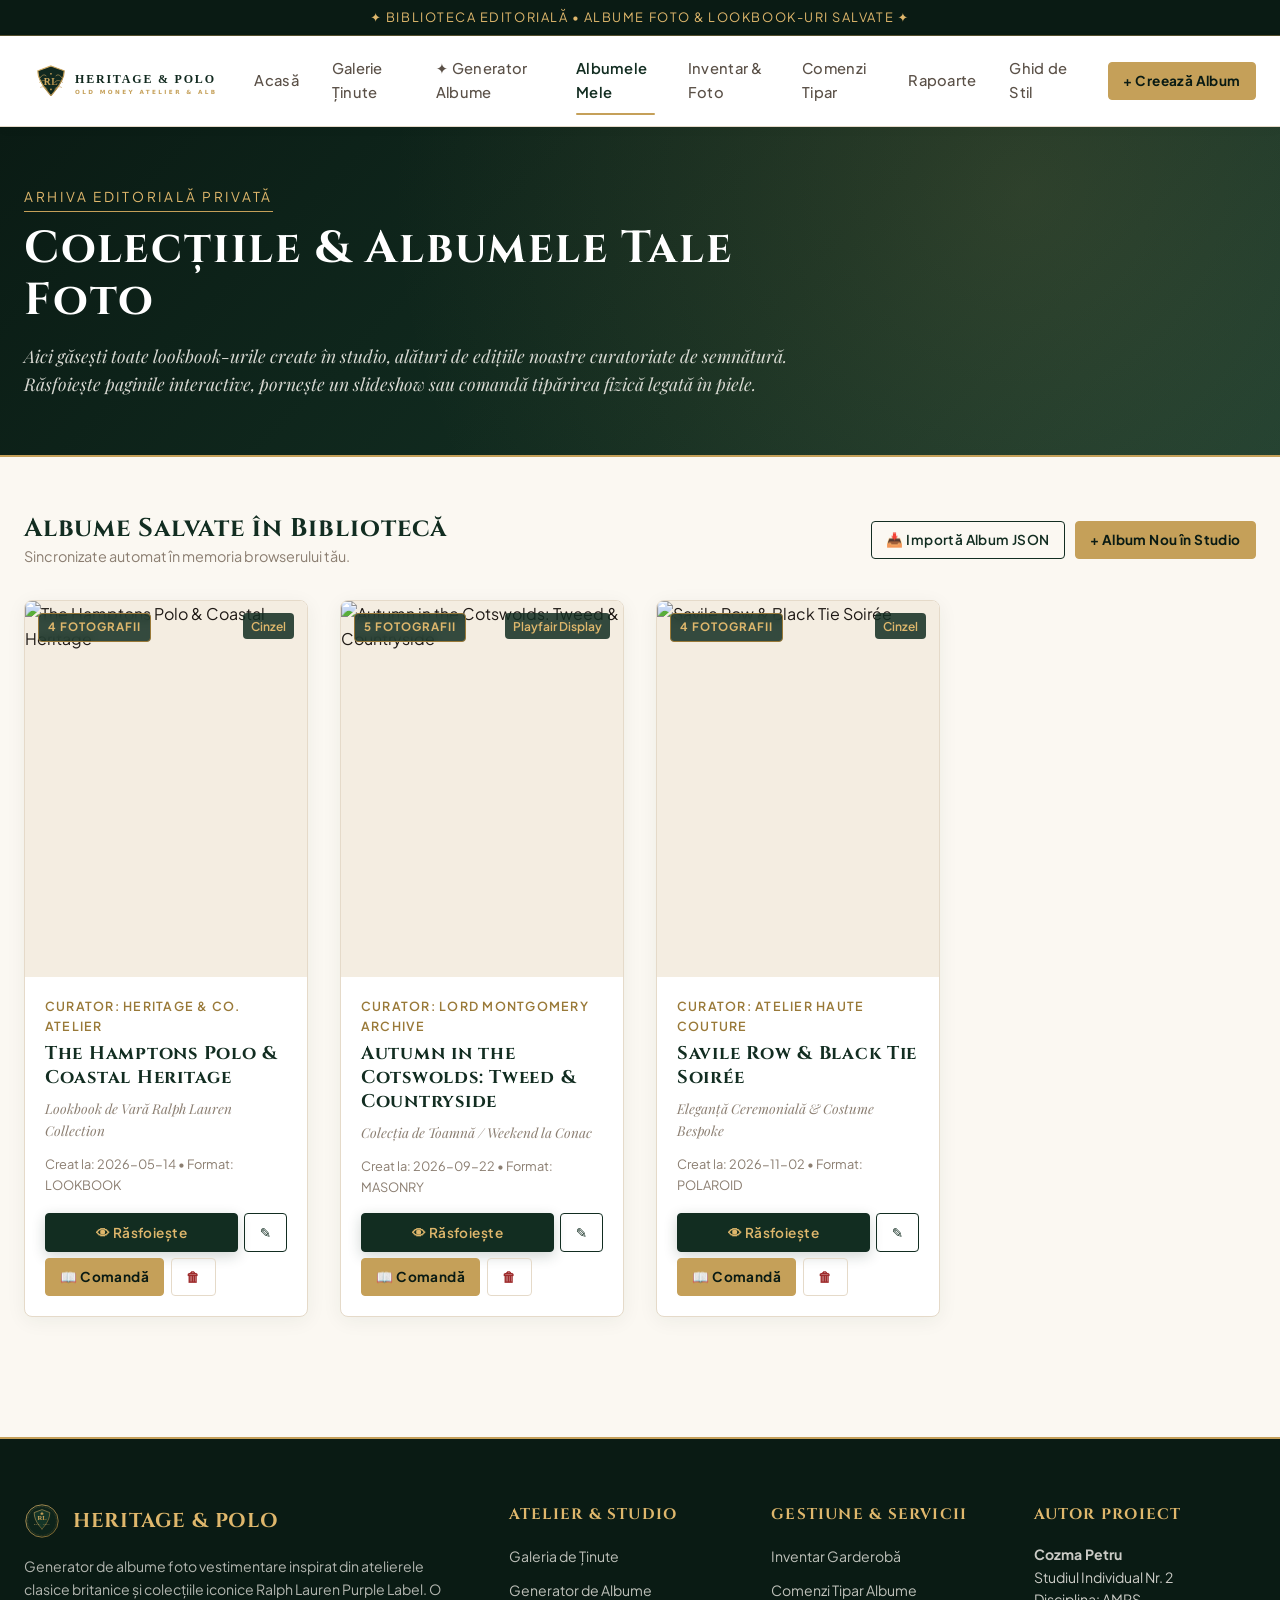
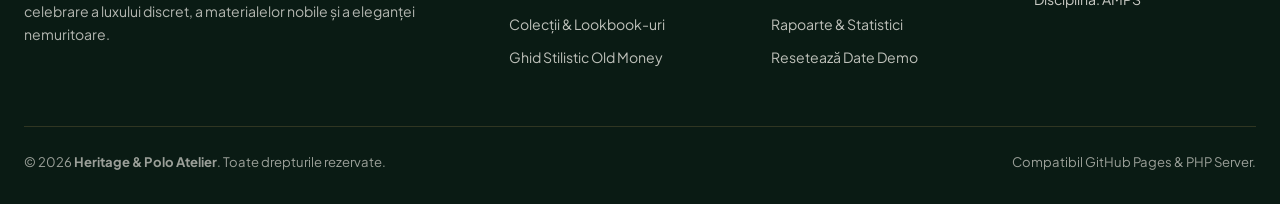
==== albume.html @ da982f4c "Initial commit: Heritage & Polo Old Money Album Generator website (HTML + PHP)" ====
<!DOCTYPE html>
<html lang="ro">
<head>
    <meta charset="UTF-8">
    <meta name="viewport" content="width=device-width, initial-scale=1.0">
    <title>Albumele Mele & Colecții — Heritage & Polo</title>
    <meta name="description" content="Vizualizează, răsfoiește și gestionează albumele foto Old Money create și salvate. Lookbook-uri interactive, modul slideshow și comenzi de tipar.">
    <link rel="icon" type="image/svg+xml" href="images/crest.svg">
    <link rel="stylesheet" href="css/style.css">
    <link rel="stylesheet" href="css/print.css" media="print">
</head>
<body>

    <div class="top-announcement">
        ✦ BIBLIOTECA EDITORIALĂ • ALBUME FOTO &amp; LOOKBOOK-URI SALVATE ✦
    </div>

    <header class="site-header">
        <div class="header-inner">
            <a href="index.html" class="brand-link">
                <img src="images/logo.svg" alt="Heritage &amp; Polo Logo" class="brand-logo-img">
            </a>

            <nav id="mainNav" class="main-nav">
                <a href="index.html" class="nav-link">Acasă</a>
                <a href="galerie.html" class="nav-link">Galerie Ținute</a>
                <a href="generator.html" class="nav-link">✦ Generator Albume</a>
                <a href="albume.html" class="nav-link active">Albumele Mele</a>
                <a href="inventar.html" class="nav-link">Inventar &amp; Foto</a>
                <a href="comenzi.html" class="nav-link">Comenzi Tipar</a>
                <a href="rapoarte.html" class="nav-link">Rapoarte</a>
                <a href="ghid-stil.html" class="nav-link">Ghid de Stil</a>
            </nav>

            <div class="nav-actions">
                <a href="generator.html" class="btn btn-gold btn-sm">
                    <span>+ Creează Album</span>
                </a>
                <button id="menuToggle" class="menu-toggle" aria-label="Deschide Meniul">
                    <span></span><span></span><span></span>
                </button>
            </div>
        </div>
    </header>

    <main>
        <section class="page-hero">
            <div class="container">
                <div class="hero-content">
                    <span class="hero-subtitle">ARHIVA EDITORIALĂ PRIVATĂ</span>
                    <h1>Colecțiile &amp; Albumele Tale Foto</h1>
                    <p class="hero-desc">
                        Aici găsești toate lookbook-urile create în studio, alături de edițiile noastre curatoriate de semnătură. Răsfoiește paginile interactive, pornește un slideshow sau comandă tipărirea fizică legată în piele.
                    </p>
                </div>
            </div>
        </section>

        <section class="container section-py">
            <!-- Bara superioară de acțiuni pentru colecții -->
            <div style="display: flex; justify-content: space-between; align-items: center; margin-bottom: 2rem; flex-wrap: wrap; gap: 1rem;">
                <div>
                    <h2 style="font-size: 1.6rem; margin: 0;">Albume Salvate în Bibliotecă</h2>
                    <p style="font-size: 0.9rem; color: var(--text-muted);">Sincronizate automat în memoria browserului tău.</p>
                </div>
                <div style="display: flex; gap: 0.6rem; flex-wrap: wrap;">
                    <label class="btn btn-outline btn-sm" style="cursor: pointer;">
                        <span>📥 Importă Album JSON</span>
                        <input type="file" id="importJsonInput" accept=".json" style="display: none;">
                    </label>
                    <a href="generator.html" class="btn btn-gold btn-sm">
                        <span>+ Album Nou în Studio</span>
                    </a>
                </div>
            </div>

            <!-- Grilă de albume salvate -->
            <div id="albumsGridContainer" class="fashion-grid">
                <!-- Populat dinamic de js/lookbook.js -->
            </div>
        </section>
    </main>

    <!-- Footer -->
    <footer class="site-footer">
        <div class="container">
            <div class="footer-grid">
                <div class="footer-brand">
                    <div style="display: flex; align-items: center; gap: 0.8rem; margin-bottom: 1rem;">
                        <img src="images/crest.svg" alt="Crest Heraldic" style="width: 36px; height: 36px;">
                        <h4 style="margin: 0; font-family: var(--font-heading); color: var(--gold-light);">HERITAGE &amp; POLO</h4>
                    </div>
                    <p style="font-size: 0.88rem; color: rgba(251, 248, 242, 0.7); line-height: 1.6; margin-bottom: 1rem;">
                        Generator de albume foto vestimentare inspirat din atelierele clasice britanice și colecțiile iconice Ralph Lauren Purple Label. O celebrare a luxului discret, a materialelor nobile și a eleganței nemuritoare.
                    </p>
                </div>
                <div class="footer-col">
                    <h5>ATELIER &amp; STUDIO</h5>
                    <ul class="footer-links">
                        <li><a href="galerie.html">Galeria de Ținute</a></li>
                        <li><a href="generator.html">Generator de Albume</a></li>
                        <li><a href="albume.html">Colecții &amp; Lookbook-uri</a></li>
                        <li><a href="ghid-stil.html">Ghid Stilistic Old Money</a></li>
                    </ul>
                </div>
                <div class="footer-col">
                    <h5>GESTIUNE &amp; SERVICII</h5>
                    <ul class="footer-links">
                        <li><a href="inventar.html">Inventar Garderobă</a></li>
                        <li><a href="comenzi.html">Comenzi Tipar Albume</a></li>
                        <li><a href="rapoarte.html">Rapoarte &amp; Statistici</a></li>
                        <li><a href="javascript:StorageManager.resetToDemo()">Resetează Date Demo</a></li>
                    </ul>
                </div>
                <div class="footer-col">
                    <h5>AUTOR PROIECT</h5>
                    <p style="font-size: 0.88rem; color: rgba(251, 248, 242, 0.8); margin-bottom: 0.6rem;">
                        <strong>Cozma Petru</strong><br>
                        Studiul Individual Nr. 2<br>
                        Disciplina: AMPS
                    </p>
                </div>
            </div>
            <div class="footer-bottom">
                <div>&copy; 2026 <strong>Heritage &amp; Polo Atelier</strong>. Toate drepturile rezervate.</div>
                <div>Compatibil GitHub Pages &amp; PHP Server.</div>
            </div>
        </div>
    </footer>

    <script src="js/data.js"></script>
    <script src="js/storage.js"></script>
    <script src="js/main.js"></script>
    <script src="js/lookbook.js"></script>
</body>
</html>
---- css/style.css ----
/* ==========================================================================
   HERITAGE & POLO — OLD MONEY ATELIER & PHOTO ALBUM GENERATOR
   Stilizare Clasică de Lux Inspirată din Colecțiile Ralph Lauren & Savile Row
   ========================================================================== */

@import url('https://fonts.googleapis.com/css2?family=Cinzel:wght@500;600;700;800&family=Playfair+Display:ital,wght@0,400;0,600;0,700;1,400;1,600&family=Plus+Jakarta+Sans:wght@300;400;500;600;700&display=swap');

:root {
    /* Paletă Cromatică Old Money & British Heritage */
    --emerald-dark: #0a1b14;
    --emerald-primary: #122d21;
    --emerald-light: #1b3d2f;
    --navy-regal: #09131d;
    --navy-deep: #102133;
    
    --gold-primary: #c5a059;
    --gold-light: #dfb76c;
    --gold-dim: #997938;
    
    --bg-cream: #fbf8f2;
    --bg-parchment: #f4ede1;
    --bg-card: #ffffff;
    --border-beige: #e5dac9;
    --border-gold: rgba(197, 160, 89, 0.4);

    --text-primary: #1e1915;
    --text-secondary: #5a5047;
    --text-muted: #8b7e71;
    --text-light: #fbf8f2;

    --saddle-leather: #6e472b;
    --burgundy-royal: #5b1d27;
    --danger-red: #9e2a2b;
    --success-green: #2a6f44;

    /* Tipografie */
    --font-heading: "Cinzel", "Playfair Display", Georgia, serif;
    --font-editorial: "Playfair Display", Georgia, serif;
    --font-sans: "Plus Jakarta Sans", system-ui, -apple-system, sans-serif;

    /* Umbre & Raze */
    --shadow-soft: 0 4px 20px rgba(18, 45, 33, 0.06);
    --shadow-elevated: 0 10px 30px rgba(18, 45, 33, 0.12);
    --shadow-gold: 0 4px 25px rgba(197, 160, 89, 0.25);
    --radius-sm: 4px;
    --radius-md: 8px;
    --radius-lg: 14px;
    --transition: all 0.28s cubic-bezier(0.4, 0, 0.2, 1);
}

/* Reset de bază */
*, *::before, *::after {
    box-sizing: border-box;
    margin: 0;
    padding: 0;
}

html {
    scroll-behavior: smooth;
}

body {
    font-family: var(--font-sans);
    background-color: var(--bg-cream);
    color: var(--text-primary);
    line-height: 1.6;
    overflow-x: hidden;
    min-height: 100vh;
    display: flex;
    flex-direction: column;
}

/* Tipografie */
h1, h2, h3, h4, .serif-title {
    font-family: var(--font-heading);
    color: var(--emerald-primary);
    letter-spacing: 0.04em;
    font-weight: 700;
}

h1 {
    font-size: clamp(2rem, 3.5vw, 3rem);
    line-height: 1.15;
}

h2 {
    font-size: clamp(1.6rem, 2.5vw, 2.2rem);
    line-height: 1.25;
}

h3 {
    font-size: 1.35rem;
    line-height: 1.3;
}

p {
    color: var(--text-secondary);
    font-size: 1rem;
}

a {
    color: inherit;
    text-decoration: none;
    transition: var(--transition);
}

/* ==========================================================================
   HEADER & NAVIGAȚIE DE LUX
   ========================================================================== */
.top-announcement {
    background: var(--emerald-dark);
    color: var(--gold-light);
    font-size: 0.8rem;
    font-family: var(--font-sans);
    letter-spacing: 0.12em;
    text-transform: uppercase;
    text-align: center;
    padding: 0.45rem 1rem;
    border-bottom: 1px solid var(--border-gold);
}

.site-header {
    background: #fff;
    border-bottom: 1px solid var(--border-beige);
    position: sticky;
    top: 0;
    z-index: 1000;
    box-shadow: 0 2px 12px rgba(0, 0, 0, 0.03);
}

.header-inner {
    max-width: 1320px;
    margin: 0 auto;
    padding: 0.8rem 1.5rem;
    display: flex;
    align-items: center;
    justify-content: space-between;
    gap: 1.5rem;
}

.brand-link {
    display: flex;
    align-items: center;
    gap: 0.8rem;
}

.brand-logo-img {
    height: 48px;
    width: auto;
    display: block;
}

/* Navigație Principală */
.main-nav {
    display: flex;
    align-items: center;
    gap: 0.25rem;
}

.nav-link {
    font-family: var(--font-sans);
    font-size: 0.92rem;
    font-weight: 500;
    color: var(--text-secondary);
    padding: 0.55rem 0.9rem;
    border-radius: var(--radius-sm);
    position: relative;
    letter-spacing: 0.02em;
}

.nav-link:hover {
    color: var(--emerald-primary);
    background-color: var(--bg-parchment);
}

.nav-link.active {
    color: var(--emerald-primary);
    font-weight: 600;
}

.nav-link.active::after {
    content: "";
    position: absolute;
    bottom: -2px;
    left: 0.9rem;
    right: 0.9rem;
    height: 2px;
    background: var(--gold-primary);
    border-radius: 2px;
}

.nav-actions {
    display: flex;
    align-items: center;
    gap: 0.8rem;
}

.badge-counter {
    background: var(--emerald-primary);
    color: var(--gold-light);
    font-size: 0.75rem;
    padding: 0.25rem 0.6rem;
    border-radius: 999px;
    font-weight: 700;
    border: 1px solid var(--gold-primary);
}

/* Buton meniu mobil */
.menu-toggle {
    display: none;
    background: none;
    border: none;
    cursor: pointer;
    padding: 0.4rem;
}

.menu-toggle span {
    display: block;
    width: 24px;
    height: 2px;
    background: var(--emerald-primary);
    margin: 5px 0;
    transition: var(--transition);
}

/* ==========================================================================
   BUTOANE & CONTROALE ELEGANTE
   ========================================================================== */
.btn {
    display: inline-flex;
    align-items: center;
    justify-content: center;
    gap: 0.5rem;
    font-family: var(--font-sans);
    font-size: 0.92rem;
    font-weight: 600;
    letter-spacing: 0.03em;
    padding: 0.7rem 1.4rem;
    border-radius: var(--radius-sm);
    border: 1px solid transparent;
    cursor: pointer;
    transition: var(--transition);
    white-space: nowrap;
}

.btn-primary {
    background: var(--emerald-primary);
    color: var(--gold-light);
    border-color: var(--emerald-primary);
    box-shadow: 0 4px 14px rgba(18, 45, 33, 0.2);
}

.btn-primary:hover {
    background: var(--emerald-dark);
    color: #ffffff;
    box-shadow: 0 6px 18px rgba(18, 45, 33, 0.3);
    transform: translateY(-1px);
}

.btn-gold {
    background: var(--gold-primary);
    color: var(--emerald-dark);
    border-color: var(--gold-primary);
    font-weight: 700;
}

.btn-gold:hover {
    background: var(--gold-light);
    color: var(--emerald-dark);
    box-shadow: var(--shadow-gold);
    transform: translateY(-1px);
}

.btn-outline {
    background: transparent;
    color: var(--emerald-primary);
    border-color: var(--emerald-primary);
}

.btn-outline:hover {
    background: var(--emerald-primary);
    color: var(--gold-light);
}

.btn-outline-gold {
    background: transparent;
    color: var(--gold-light);
    border-color: var(--gold-primary);
}

.btn-outline-gold:hover {
    background: var(--gold-primary);
    color: var(--emerald-dark);
}

.btn-sm {
    padding: 0.45rem 0.9rem;
    font-size: 0.85rem;
}

.btn-lg {
    padding: 0.9rem 2rem;
    font-size: 1.05rem;
}

.btn-text {
    background: none;
    border: none;
    color: var(--gold-dim);
    font-weight: 600;
    cursor: pointer;
    padding: 0;
    text-decoration: underline;
}

.btn-text:hover {
    color: var(--emerald-primary);
}

/* ==========================================================================
   CONTAINER & LAYOUT
   ========================================================================== */
.container {
    max-width: 1320px;
    margin: 0 auto;
    padding: 0 1.5rem;
}

main {
    flex: 1;
    padding-bottom: 4rem;
}

.section-py {
    padding-top: 3.5rem;
    padding-bottom: 3.5rem;
}

/* Hero & Header de pagină */
.page-hero {
    background: linear-gradient(135deg, var(--emerald-dark) 0%, var(--emerald-primary) 60%, var(--emerald-light) 100%);
    color: var(--text-light);
    padding: 3.5rem 0;
    position: relative;
    border-bottom: 2px solid var(--gold-primary);
    overflow: hidden;
}

.page-hero::before {
    content: "";
    position: absolute;
    inset: 0;
    background: radial-gradient(circle at 80% 20%, rgba(197, 160, 89, 0.15), transparent 60%);
    pointer-events: none;
}

.hero-content {
    position: relative;
    max-width: 800px;
}

.hero-subtitle {
    font-family: var(--font-sans);
    font-size: 0.85rem;
    letter-spacing: 0.2em;
    text-transform: uppercase;
    color: var(--gold-light);
    margin-bottom: 0.7rem;
    display: inline-block;
    border-bottom: 1px solid var(--gold-primary);
    padding-bottom: 0.2rem;
}

.page-hero h1 {
    color: #ffffff;
    margin-bottom: 1rem;
}

.hero-desc {
    font-size: 1.1rem;
    color: rgba(251, 248, 242, 0.85);
    font-family: var(--font-editorial);
    font-style: italic;
    line-height: 1.6;
}

/* ==========================================================================
   BARĂ DE FILTRE & CĂUTARE (CHIPS)
   ========================================================================== */
.filter-bar {
    display: flex;
    flex-wrap: wrap;
    align-items: center;
    justify-content: space-between;
    gap: 1.2rem;
    margin: 2rem 0 1.5rem;
    padding: 1rem 1.25rem;
    background: #fff;
    border: 1px solid var(--border-beige);
    border-radius: var(--radius-md);
    box-shadow: var(--shadow-soft);
}

.chips-container {
    display: flex;
    flex-wrap: wrap;
    gap: 0.5rem;
}

.chip-btn {
    font-family: var(--font-sans);
    font-size: 0.88rem;
    font-weight: 500;
    padding: 0.4rem 1rem;
    border-radius: 999px;
    border: 1px solid var(--border-beige);
    background: transparent;
    color: var(--text-secondary);
    cursor: pointer;
    transition: var(--transition);
}

.chip-btn:hover {
    border-color: var(--gold-primary);
    color: var(--emerald-primary);
    background: var(--bg-parchment);
}

.chip-btn.active {
    background: var(--emerald-primary);
    color: var(--gold-light);
    border-color: var(--emerald-primary);
    font-weight: 600;
}

.search-box {
    position: relative;
    min-width: 260px;
}

.search-box input {
    width: 100%;
    padding: 0.5rem 1rem 0.5rem 2.2rem;
    border: 1px solid var(--border-beige);
    border-radius: 999px;
    background: var(--bg-cream);
    font-family: var(--font-sans);
    font-size: 0.9rem;
    color: var(--text-primary);
    transition: var(--transition);
}

.search-box input:focus {
    outline: none;
    border-color: var(--gold-primary);
    box-shadow: 0 0 0 3px rgba(197, 160, 89, 0.15);
}

.search-box .search-icon {
    position: absolute;
    left: 0.8rem;
    top: 50%;
    transform: translateY(-50%);
    color: var(--text-muted);
    font-size: 0.85rem;
}

/* ==========================================================================
   GRID CARTOANE DE MODĂ (GALERIE OLD MONEY)
   ========================================================================== */
.fashion-grid {
    display: grid;
    grid-template-columns: repeat(auto-fill, minmax(280px, 1fr));
    gap: 2rem;
    margin-top: 1.5rem;
}

.fashion-card {
    background: var(--bg-card);
    border: 1px solid var(--border-beige);
    border-radius: var(--radius-md);
    overflow: hidden;
    transition: var(--transition);
    display: flex;
    flex-direction: column;
    position: relative;
    box-shadow: var(--shadow-soft);
}

.fashion-card:hover {
    transform: translateY(-5px);
    box-shadow: var(--shadow-elevated);
    border-color: var(--gold-primary);
}

.card-media {
    position: relative;
    width: 100%;
    aspect-ratio: 3 / 4;
    overflow: hidden;
    background-color: var(--bg-parchment);
    cursor: pointer;
}

.card-media img {
    width: 100%;
    height: 100%;
    object-fit: cover;
    display: block;
    transition: transform 0.6s cubic-bezier(0.25, 1, 0.5, 1);
}

.fashion-card:hover .card-media img {
    transform: scale(1.05);
}

.card-badge {
    position: absolute;
    top: 0.8rem;
    left: 0.8rem;
    background: rgba(18, 45, 33, 0.85);
    backdrop-filter: blur(4px);
    color: var(--gold-light);
    font-size: 0.72rem;
    font-weight: 700;
    letter-spacing: 0.08em;
    padding: 0.25rem 0.6rem;
    border-radius: var(--radius-sm);
    border: 1px solid var(--gold-dim);
    text-transform: uppercase;
}

.card-stock {
    position: absolute;
    top: 0.8rem;
    right: 0.8rem;
    background: rgba(255, 255, 255, 0.9);
    font-size: 0.75rem;
    font-weight: 600;
    padding: 0.2rem 0.5rem;
    border-radius: var(--radius-sm);
    color: var(--text-secondary);
}

.card-stock.low {
    background: rgba(158, 42, 43, 0.9);
    color: #ffffff;
}

.card-body {
    padding: 1.25rem;
    display: flex;
    flex-direction: column;
    flex: 1;
}

.card-category {
    font-size: 0.78rem;
    text-transform: uppercase;
    letter-spacing: 0.1em;
    color: var(--gold-dim);
    font-weight: 600;
    margin-bottom: 0.35rem;
}

.card-title {
    font-family: var(--font-heading);
    font-size: 1.15rem;
    color: var(--emerald-primary);
    margin-bottom: 0.5rem;
    line-height: 1.3;
}

.card-material {
    font-size: 0.85rem;
    color: var(--text-muted);
    margin-bottom: 0.8rem;
    font-style: italic;
    font-family: var(--font-editorial);
}

.card-price-row {
    display: flex;
    align-items: baseline;
    justify-content: space-between;
    margin-top: auto;
    padding-top: 0.8rem;
    border-top: 1px dashed var(--border-beige);
}

.price-main {
    font-size: 1.25rem;
    font-weight: 700;
    color: var(--emerald-primary);
    font-family: var(--font-heading);
}

.price-eur {
    font-size: 0.85rem;
    color: var(--text-muted);
}

.card-actions {
    display: flex;
    gap: 0.5rem;
    margin-top: 1rem;
}

/* ==========================================================================
   STUDIO GENERATOR DE ALBUME FOTO (INTERACTIV)
   ========================================================================== */
.studio-layout {
    display: grid;
    grid-template-columns: 420px 1fr;
    gap: 2rem;
    margin-top: 2rem;
    align-items: start;
}

@media (max-width: 1024px) {
    .studio-layout {
        grid-template-columns: 1fr;
    }
}

.studio-sidebar {
    background: #ffffff;
    border: 1px solid var(--border-beige);
    border-radius: var(--radius-md);
    padding: 1.8rem;
    box-shadow: var(--shadow-soft);
}

.studio-step-title {
    font-size: 1.05rem;
    font-family: var(--font-heading);
    color: var(--emerald-primary);
    margin-bottom: 1rem;
    padding-bottom: 0.5rem;
    border-bottom: 1px solid var(--border-beige);
    display: flex;
    align-items: center;
    gap: 0.5rem;
}

.step-num {
    background: var(--gold-primary);
    color: var(--emerald-dark);
    width: 24px;
    height: 24px;
    display: inline-flex;
    align-items: center;
    justify-content: center;
    border-radius: 50%;
    font-size: 0.8rem;
    font-weight: 700;
}

.form-group {
    margin-bottom: 1.2rem;
}

.form-group label {
    display: block;
    font-size: 0.85rem;
    font-weight: 600;
    color: var(--text-primary);
    margin-bottom: 0.35rem;
}

.form-control, input[type="text"], input[type="number"], select, textarea {
    width: 100%;
    padding: 0.65rem 0.85rem;
    border: 1px solid var(--border-beige);
    border-radius: var(--radius-sm);
    background: var(--bg-cream);
    font-family: var(--font-sans);
    font-size: 0.92rem;
    color: var(--text-primary);
    transition: var(--transition);
}

.form-control:focus, input:focus, select:focus, textarea:focus {
    outline: none;
    border-color: var(--gold-primary);
    background: #ffffff;
    box-shadow: 0 0 0 3px rgba(197, 160, 89, 0.15);
}

/* Selector Temă Copertă */
.theme-picker {
    display: grid;
    grid-template-columns: repeat(4, 1fr);
    gap: 0.5rem;
}

.theme-swatch {
    height: 44px;
    border-radius: var(--radius-sm);
    border: 2px solid transparent;
    cursor: pointer;
    transition: var(--transition);
    display: flex;
    align-items: center;
    justify-content: center;
    color: #ffffff;
    font-size: 0.8rem;
}

.theme-swatch.active {
    border-color: var(--gold-light);
    transform: scale(1.05);
    box-shadow: 0 2px 8px rgba(0,0,0,0.25);
}

.theme-emerald { background: #122d21; }
.theme-navy { background: #0c1926; }
.theme-burgundy { background: #5b1d27; }
.theme-camel { background: #8b5a36; }

/* Selector Layout */
.layout-picker {
    display: grid;
    grid-template-columns: repeat(2, 1fr);
    gap: 0.6rem;
}

.layout-opt {
    border: 1px solid var(--border-beige);
    border-radius: var(--radius-sm);
    padding: 0.6rem;
    text-align: center;
    cursor: pointer;
    background: var(--bg-cream);
    transition: var(--transition);
}

.layout-opt:hover {
    border-color: var(--gold-primary);
}

.layout-opt.active {
    background: var(--emerald-primary);
    color: var(--gold-light);
    border-color: var(--emerald-primary);
    font-weight: 600;
}

/* Zonă Upload Foto Drag & Drop */
.upload-dropzone {
    border: 2px dashed var(--gold-dim);
    border-radius: var(--radius-md);
    padding: 1.5rem 1rem;
    text-align: center;
    background: rgba(197, 160, 89, 0.05);
    cursor: pointer;
    transition: var(--transition);
    margin-bottom: 1rem;
}

.upload-dropzone:hover {
    background: rgba(197, 160, 89, 0.12);
    border-color: var(--gold-primary);
}

.upload-dropzone input {
    display: none;
}

.upload-icon {
    font-size: 1.8rem;
    color: var(--gold-primary);
    margin-bottom: 0.5rem;
}

/* Selector rapid fotografii din garderobă */
.wardrobe-selector {
    max-height: 280px;
    overflow-y: auto;
    border: 1px solid var(--border-beige);
    border-radius: var(--radius-sm);
    padding: 0.5rem;
    display: grid;
    grid-template-columns: repeat(3, 1fr);
    gap: 0.4rem;
}

.wardrobe-thumb {
    position: relative;
    aspect-ratio: 1;
    border-radius: var(--radius-sm);
    overflow: hidden;
    cursor: pointer;
    border: 2px solid transparent;
}

.wardrobe-thumb img {
    width: 100%;
    height: 100%;
    object-fit: cover;
}

.wardrobe-thumb.selected {
    border-color: var(--gold-primary);
}

.wardrobe-thumb.selected::after {
    content: "✓";
    position: absolute;
    top: 4px;
    right: 4px;
    background: var(--emerald-primary);
    color: var(--gold-light);
    width: 18px;
    height: 18px;
    border-radius: 50%;
    display: flex;
    align-items: center;
    justify-content: center;
    font-size: 0.7rem;
    font-weight: bold;
}

/* ==========================================================================
   PREVIZUALIZARE ALBUM ÎN TIMP REAL (EDITORIAL LOOKBOOK)
   ========================================================================== */
.album-preview-stage {
    background: #ffffff;
    border: 1px solid var(--border-beige);
    border-radius: var(--radius-md);
    box-shadow: var(--shadow-elevated);
    padding: 2.5rem;
    min-height: 600px;
}

.preview-toolbar {
    display: flex;
    justify-content: space-between;
    align-items: center;
    padding-bottom: 1.2rem;
    margin-bottom: 1.8rem;
    border-bottom: 1px solid var(--border-beige);
    flex-wrap: wrap;
    gap: 0.8rem;
}

/* Coperta Albumului Simulat */
.album-cover-display {
    border-radius: var(--radius-sm);
    padding: 3rem 2rem;
    text-align: center;
    color: #ffffff;
    position: relative;
    margin-bottom: 2.5rem;
    box-shadow: 0 12px 35px rgba(0, 0, 0, 0.25);
    border: 4px double var(--gold-primary);
}

.album-cover-display .cover-crest {
    width: 64px;
    margin: 0 auto 1.2rem;
    display: block;
}

.album-cover-display .cover-title {
    font-size: 2rem;
    letter-spacing: 0.08em;
    color: var(--gold-light);
    margin-bottom: 0.5rem;
}

.album-cover-display .cover-subtitle {
    font-family: var(--font-editorial);
    font-style: italic;
    font-size: 1.1rem;
    opacity: 0.9;
    margin-bottom: 1.5rem;
}

.album-cover-display .cover-curator {
    font-size: 0.85rem;
    text-transform: uppercase;
    letter-spacing: 0.15em;
    color: rgba(255, 255, 255, 0.7);
}

/* Tipuri de Layout pentru Paginile Albumului */
.album-pages-container.layout-lookbook {
    display: flex;
    flex-direction: column;
    gap: 3rem;
}

.lookbook-spread {
    display: grid;
    grid-template-columns: 1fr 1fr;
    gap: 2rem;
    align-items: center;
    padding-bottom: 2.5rem;
    border-bottom: 1px solid var(--border-beige);
}

.lookbook-spread:nth-child(even) {
    grid-template-columns: 1fr 1fr;
    direction: rtl;
}

.lookbook-spread:nth-child(even) .spread-info {
    direction: ltr;
}

.spread-image {
    aspect-ratio: 4 / 5;
    border-radius: var(--radius-sm);
    overflow: hidden;
    box-shadow: var(--shadow-soft);
    border: 1px solid var(--border-beige);
}

.spread-image img {
    width: 100%;
    height: 100%;
    object-fit: cover;
    display: block;
}

.spread-info {
    padding: 1.5rem;
}

.spread-plate-no {
    font-size: 0.8rem;
    letter-spacing: 0.15em;
    color: var(--gold-dim);
    text-transform: uppercase;
    font-weight: 700;
    margin-bottom: 0.5rem;
}

.spread-title {
    font-family: var(--font-heading);
    font-size: 1.5rem;
    color: var(--emerald-primary);
    margin-bottom: 0.8rem;
}

.spread-desc {
    font-family: var(--font-editorial);
    font-style: italic;
    font-size: 1.05rem;
    color: var(--text-secondary);
    line-height: 1.6;
    margin-bottom: 1rem;
}

.spread-details {
    font-size: 0.85rem;
    color: var(--text-muted);
}

/* Layout Masonry */
.album-pages-container.layout-masonry {
    column-count: 3;
    column-gap: 1.5rem;
}

@media (max-width: 768px) {
    .album-pages-container.layout-masonry {
        column-count: 1;
    }
}

.masonry-item {
    break-inside: avoid;
    margin-bottom: 1.5rem;
    background: var(--bg-cream);
    border: 1px solid var(--border-beige);
    border-radius: var(--radius-sm);
    overflow: hidden;
    box-shadow: var(--shadow-soft);
}

.masonry-item img {
    width: 100%;
    display: block;
}

.masonry-caption {
    padding: 0.8rem 1rem;
    font-size: 0.85rem;
}

/* Layout Polaroid */
.album-pages-container.layout-polaroid {
    display: grid;
    grid-template-columns: repeat(auto-fill, minmax(240px, 1fr));
    gap: 2rem;
}

.polaroid-card {
    background: #ffffff;
    padding: 1rem 1rem 2rem 1rem;
    box-shadow: 0 4px 15px rgba(0,0,0,0.1);
    border: 1px solid #eee;
    transition: var(--transition);
}

.polaroid-card:hover {
    transform: rotate(-1.5deg) scale(1.02);
}

.polaroid-card img {
    width: 100%;
    aspect-ratio: 1;
    object-fit: cover;
    display: block;
    margin-bottom: 1rem;
}

.polaroid-caption {
    font-family: var(--font-editorial);
    font-size: 0.95rem;
    text-align: center;
    color: var(--text-primary);
}

/* Layout Grid Clasic */
.album-pages-container.layout-grid {
    display: grid;
    grid-template-columns: repeat(auto-fill, minmax(260px, 1fr));
    gap: 1.5rem;
}

.grid-photo-card {
    border: 1px solid var(--border-beige);
    border-radius: var(--radius-sm);
    overflow: hidden;
    background: #ffffff;
}

.grid-photo-card img {
    width: 100%;
    aspect-ratio: 3/4;
    object-fit: cover;
}

.grid-photo-info {
    padding: 0.8rem;
    text-align: center;
}

/* ==========================================================================
   TABELE STILIZATE (INVENTAR, COMENZI, RAPOARTE)
   ========================================================================== */
.table-responsive {
    overflow-x: auto;
    background: #ffffff;
    border: 1px solid var(--border-beige);
    border-radius: var(--radius-md);
    box-shadow: var(--shadow-soft);
    margin: 1.5rem 0;
}

.luxury-table {
    width: 100%;
    border-collapse: collapse;
    font-size: 0.92rem;
    text-align: left;
}

.luxury-table th {
    background: var(--bg-parchment);
    color: var(--emerald-primary);
    font-family: var(--font-heading);
    font-size: 0.85rem;
    letter-spacing: 0.05em;
    padding: 1rem 1.2rem;
    border-bottom: 2px solid var(--border-beige);
    white-space: nowrap;
}

.luxury-table td {
    padding: 0.9rem 1.2rem;
    border-bottom: 1px solid var(--border-beige);
    vertical-align: middle;
}

.luxury-table tr:hover {
    background-color: rgba(251, 248, 242, 0.6);
}

.table-thumb {
    width: 50px;
    height: 65px;
    object-fit: cover;
    border-radius: var(--radius-sm);
    border: 1px solid var(--border-beige);
    display: block;
}

.status-badge {
    display: inline-block;
    padding: 0.25rem 0.65rem;
    border-radius: 999px;
    font-size: 0.78rem;
    font-weight: 600;
    text-transform: uppercase;
    letter-spacing: 0.04em;
}

.badge-nou {
    background: rgba(197, 160, 89, 0.2);
    color: var(--gold-dim);
    border: 1px solid var(--gold-primary);
}

.badge-tipar {
    background: rgba(18, 45, 33, 0.1);
    color: var(--emerald-primary);
    border: 1px solid var(--emerald-light);
}

.badge-livrata {
    background: rgba(42, 111, 68, 0.15);
    color: var(--success-green);
    border: 1px solid var(--success-green);
}

.badge-anulata {
    background: rgba(158, 42, 43, 0.12);
    color: var(--danger-red);
    border: 1px solid var(--danger-red);
}

/* ==========================================================================
   STATISTICI & RAPOARTE
   ========================================================================== */
.stats-grid {
    display: grid;
    grid-template-columns: repeat(auto-fit, minmax(220px, 1fr));
    gap: 1.5rem;
    margin-bottom: 2rem;
}

.stat-card {
    background: #ffffff;
    border: 1px solid var(--border-beige);
    border-radius: var(--radius-md);
    padding: 1.5rem;
    position: relative;
    box-shadow: var(--shadow-soft);
    border-left: 4px solid var(--gold-primary);
}

.stat-label {
    font-size: 0.85rem;
    color: var(--text-muted);
    text-transform: uppercase;
    letter-spacing: 0.08em;
    margin-bottom: 0.4rem;
}

.stat-value {
    font-family: var(--font-heading);
    font-size: 2.2rem;
    font-weight: 700;
    color: var(--emerald-primary);
    line-height: 1.1;
}

.stat-sub {
    font-size: 0.8rem;
    color: var(--text-secondary);
    margin-top: 0.4rem;
}

/* ==========================================================================
   LIGHTBOX FULLSCREEN DE LUX
   ========================================================================== */
.lightbox-overlay {
    position: fixed;
    inset: 0;
    background: rgba(10, 27, 20, 0.94);
    backdrop-filter: blur(8px);
    display: flex;
    align-items: center;
    justify-content: center;
    z-index: 9999;
    padding: 1.5rem;
    opacity: 0;
    visibility: hidden;
    transition: opacity 0.3s ease, visibility 0.3s ease;
}

.lightbox-overlay.active {
    opacity: 1;
    visibility: visible;
}

.lightbox-modal {
    position: relative;
    max-width: 1000px;
    width: 100%;
    max-height: 90vh;
    display: grid;
    grid-template-columns: 1.1fr 1fr;
    background: var(--bg-cream);
    border-radius: var(--radius-md);
    overflow: hidden;
    box-shadow: 0 20px 50px rgba(0, 0, 0, 0.5);
    border: 1px solid var(--gold-primary);
}

@media (max-width: 768px) {
    .lightbox-modal {
        grid-template-columns: 1fr;
        max-height: 95vh;
        overflow-y: auto;
    }
}

.lightbox-media {
    background: #000000;
    display: flex;
    align-items: center;
    justify-content: center;
    min-height: 380px;
}

.lightbox-media img {
    max-width: 100%;
    max-height: 80vh;
    object-fit: contain;
    display: block;
}

.lightbox-info {
    padding: 2.5rem;
    display: flex;
    flex-direction: column;
    justify-content: center;
    background: #ffffff;
}

.lightbox-close {
    position: absolute;
    top: 1rem;
    right: 1.2rem;
    background: none;
    border: none;
    font-size: 1.8rem;
    color: var(--text-muted);
    cursor: pointer;
    line-height: 1;
    transition: var(--transition);
    z-index: 10;
}

.lightbox-close:hover {
    color: var(--emerald-primary);
    transform: scale(1.15);
}

.lightbox-nav-btn {
    position: absolute;
    top: 50%;
    transform: translateY(-50%);
    background: rgba(18, 45, 33, 0.7);
    color: var(--gold-light);
    border: 1px solid var(--gold-primary);
    width: 44px;
    height: 44px;
    border-radius: 50%;
    display: flex;
    align-items: center;
    justify-content: center;
    font-size: 1.4rem;
    cursor: pointer;
    transition: var(--transition);
}

.lightbox-nav-btn:hover {
    background: var(--emerald-primary);
    transform: translateY(-50%) scale(1.1);
}

.lightbox-prev { left: 1rem; }
.lightbox-next { right: 1rem; }

/* ==========================================================================
   TOAST NOTIFICATIONS
   ========================================================================== */
.toast-container {
    position: fixed;
    bottom: 2rem;
    right: 2rem;
    z-index: 10000;
    display: flex;
    flex-direction: column;
    gap: 0.6rem;
    pointer-events: none;
}

.toast-msg {
    pointer-events: auto;
    background: var(--emerald-dark);
    color: #ffffff;
    border-left: 4px solid var(--gold-primary);
    padding: 0.9rem 1.4rem;
    border-radius: var(--radius-sm);
    box-shadow: var(--shadow-elevated);
    font-size: 0.9rem;
    display: flex;
    align-items: center;
    gap: 0.8rem;
    animation: toastIn 0.3s cubic-bezier(0.18, 0.89, 0.32, 1.28) forwards;
}

@keyframes toastIn {
    from { transform: translateX(100%); opacity: 0; }
    to { transform: translateX(0); opacity: 1; }
}

/* ==========================================================================
   FOOTER DE LUX
   ========================================================================== */
.site-footer {
    background: var(--emerald-dark);
    color: var(--text-light);
    border-top: 2px solid var(--gold-primary);
    margin-top: auto;
    padding: 4rem 0 2rem;
}

.footer-grid {
    display: grid;
    grid-template-columns: 2fr 1fr 1fr 1fr;
    gap: 2.5rem;
    margin-bottom: 3rem;
}

@media (max-width: 860px) {
    .footer-grid {
        grid-template-columns: 1fr 1fr;
    }
}

@media (max-width: 500px) {
    .footer-grid {
        grid-template-columns: 1fr;
    }
}

.footer-brand h4 {
    color: var(--gold-light);
    font-size: 1.25rem;
    margin-bottom: 0.8rem;
}

.footer-col h5 {
    font-family: var(--font-heading);
    color: var(--gold-light);
    font-size: 0.95rem;
    margin-bottom: 1rem;
    letter-spacing: 0.08em;
}

.footer-links {
    list-style: none;
}

.footer-links li {
    margin-bottom: 0.5rem;
}

.footer-links a {
    color: rgba(251, 248, 242, 0.75);
    font-size: 0.88rem;
}

.footer-links a:hover {
    color: var(--gold-light);
    padding-left: 4px;
}

.footer-bottom {
    border-top: 1px solid rgba(197, 160, 89, 0.2);
    padding-top: 1.5rem;
    display: flex;
    justify-content: space-between;
    align-items: center;
    flex-wrap: wrap;
    gap: 1rem;
    font-size: 0.82rem;
    color: rgba(251, 248, 242, 0.6);
}

/* ==========================================================================
   RESPONSIVE
   ========================================================================== */
@media (max-width: 860px) {
    .menu-toggle {
        display: block;
    }

    .main-nav {
        position: fixed;
        top: 70px;
        left: 0;
        right: 0;
        background: #ffffff;
        flex-direction: column;
        align-items: stretch;
        padding: 1.5rem;
        gap: 0.5rem;
        border-bottom: 2px solid var(--gold-primary);
        box-shadow: 0 10px 20px rgba(0,0,0,0.1);
        display: none;
    }

    .main-nav.open {
        display: flex;
    }
}
---- css/print.css ----
/* ==========================================================================
   STILURI PENTRU TIPĂRIRE & EXPORT PDF ALBUM FOTO
   ========================================================================== */

@media print {
    /* Ascunde elementele de interfață web */
    .top-announcement,
    .site-header,
    .studio-sidebar,
    .preview-toolbar,
    .site-footer,
    .lightbox-overlay,
    .toast-container,
    .btn,
    .filter-bar,
    .search-box {
        display: none !important;
    }

    body {
        background: #ffffff !important;
        color: #000000 !important;
        font-size: 11pt;
    }

    .container,
    .album-preview-stage {
        max-width: 100% !important;
        padding: 0 !important;
        margin: 0 !important;
        border: none !important;
        box-shadow: none !important;
    }

    .album-cover-display {
        page-break-after: always;
        height: 100vh;
        display: flex;
        flex-direction: column;
        justify-content: center;
        align-items: center;
        border: 4px double #997938 !important;
        background: #122d21 !important;
        -webkit-print-color-adjust: exact;
        print-color-adjust: exact;
    }

    .lookbook-spread {
        page-break-inside: avoid;
        page-break-after: always;
        padding: 2cm 0;
        border-bottom: none !important;
    }

    .spread-image img {
        max-height: 18cm;
        object-fit: contain;
    }
}
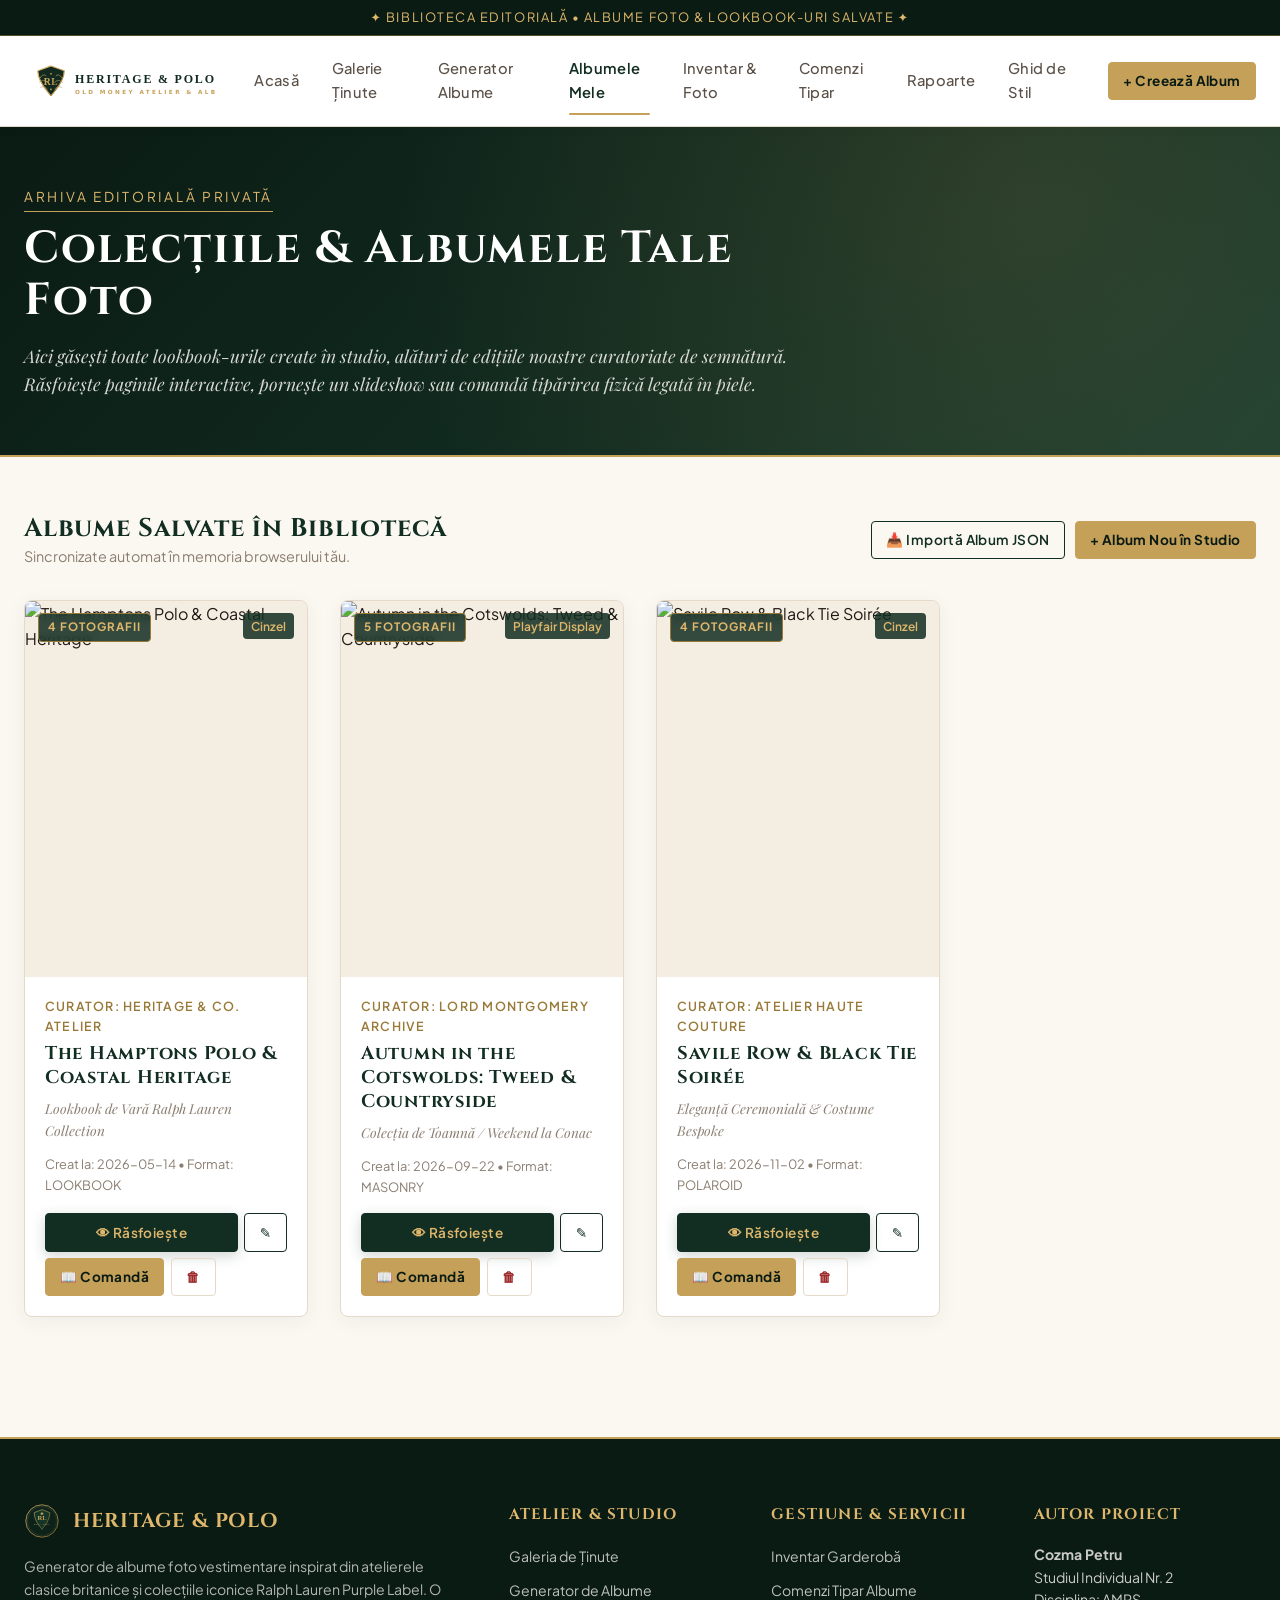
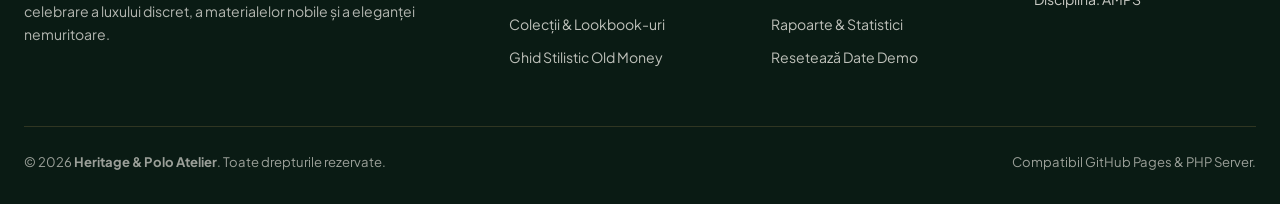
==== commit 6cdae46b: "modificare stilizare" ====
--- a/albume.html
+++ b/albume.html
@@ -24,7 +24,7 @@
             <nav id="mainNav" class="main-nav">
                 <a href="index.html" class="nav-link">Acasă</a>
                 <a href="galerie.html" class="nav-link">Galerie Ținute</a>
-                <a href="generator.html" class="nav-link">✦ Generator Albume</a>
+                <a href="generator.html" class="nav-link">Generator Albume</a>
                 <a href="albume.html" class="nav-link active">Albumele Mele</a>
                 <a href="inventar.html" class="nav-link">Inventar &amp; Foto</a>
                 <a href="comenzi.html" class="nav-link">Comenzi Tipar</a>
